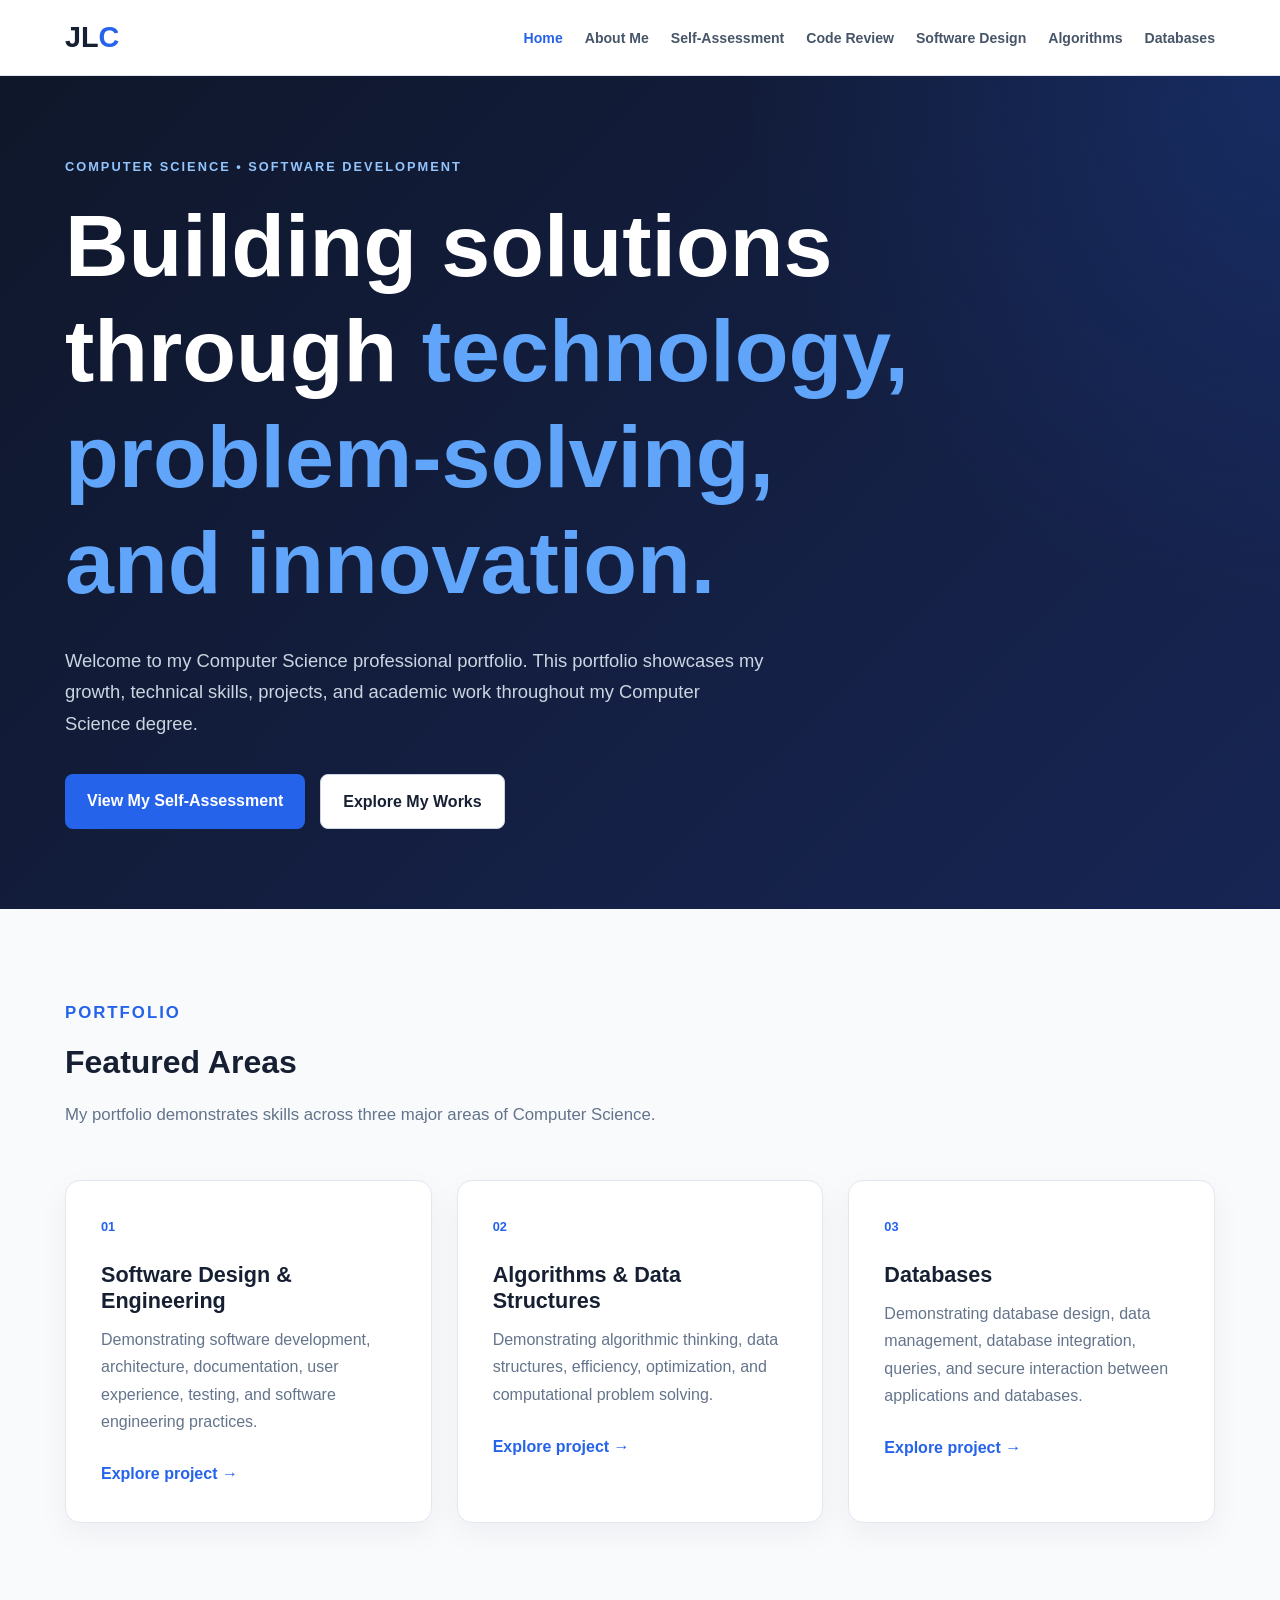
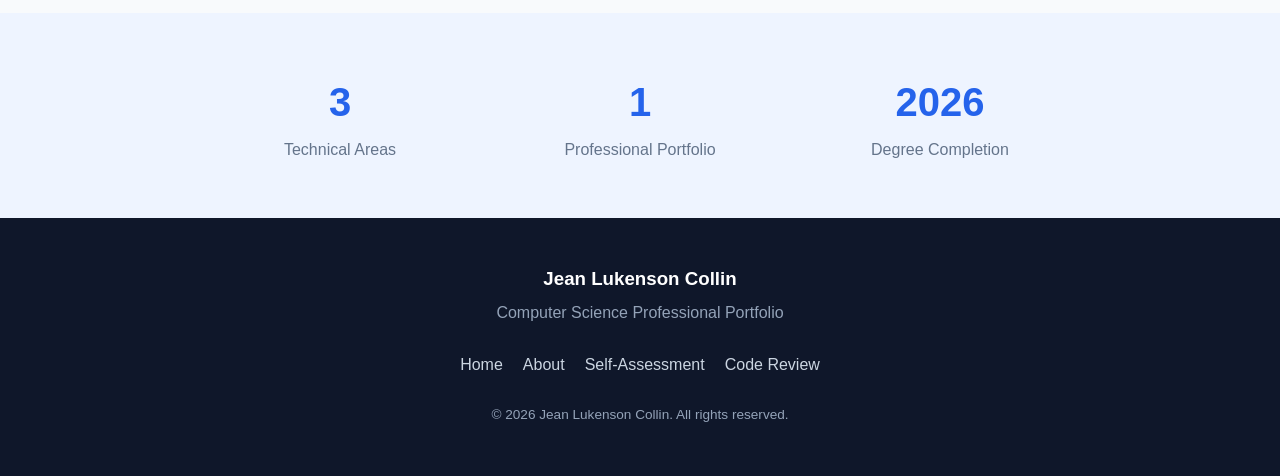
==== index.html @ 2017b3c6 "Adding the html files" ====
<!DOCTYPE html>
<html lang="en">
<head>
    <meta charset="UTF-8">
    <meta name="viewport" content="width=device-width, initial-scale=1.0">

    <meta name="description"
          content="Computer Science professional portfolio of Jean Lukenson Collin">

    <title>Jean Lukenson Collin | Computer Science Portfolio</title>

    <link rel="stylesheet" href="css/style.css">
</head>

<body>

<header class="header">

    <nav class="navbar">

        <a href="index.html" class="logo">
            JL<span>C</span>
        </a>

        <ul class="nav-links">
            <li><a href="index.html" class="active">Home</a></li>
            <li><a href="about.html">About Me</a></li>
            <li><a href="self-assessment.html">Self-Assessment</a></li>
            <li><a href="code-review.html">Code Review</a></li>
            <li><a href="software-design.html">Software Design</a></li>
            <li><a href="algorithms.html">Algorithms</a></li>
            <li><a href="databases.html">Databases</a></li>
        </ul>

    </nav>

</header>


<main>

<section class="hero">

    <div class="hero-content">

        <p class="eyebrow">
            COMPUTER SCIENCE • SOFTWARE DEVELOPMENT
        </p>

        <h1>
            Building solutions through
            <span>technology, problem-solving, and innovation.</span>
        </h1>

        <p class="hero-description">
            Welcome to my Computer Science professional portfolio.
            This portfolio showcases my growth, technical skills,
            projects, and academic work throughout my Computer Science degree.
        </p>

        <div class="hero-buttons">

            <a href="self-assessment.html" class="btn btn-primary">
                View My Self-Assessment
            </a>

            <a href="https://github.com/JCollin00" class="btn btn-secondary" target="_blank">
                Explore My Works
            </a>

        </div>

    </div>

</section>


<section class="section">

    <div class="section-heading">

        <p class="eyebrow">PORTFOLIO</p>

        <h2>Featured Areas</h2>

        <p>
            My portfolio demonstrates skills across three major areas
            of Computer Science.
        </p>

    </div>


    <div class="cards">

        <article class="card">

            <div class="card-number">01</div>

            <h3>Software Design & Engineering</h3>

            <p>
                Demonstrating software development, architecture,
                documentation, user experience, testing, and
                software engineering practices.
            </p>

            <a href="software-design.html" class="card-link">
                Explore project →
            </a>

        </article>


        <article class="card">

            <div class="card-number">02</div>

            <h3>Algorithms & Data Structures</h3>

            <p>
                Demonstrating algorithmic thinking, data structures,
                efficiency, optimization, and computational problem solving.
            </p>

            <a href="algorithms.html" class="card-link">
                Explore project →
            </a>

        </article>


        <article class="card">

            <div class="card-number">03</div>

            <h3>Databases</h3>

            <p>
                Demonstrating database design, data management,
                database integration, queries, and secure interaction
                between applications and databases.
            </p>

            <a href="databases.html" class="card-link">
                Explore project →
            </a>

        </article>

    </div>

</section>


<section class="stats-section">

    <div class="stats">

        <div>
            <strong>3</strong>
            <span>Technical Areas</span>
        </div>

        <div>
            <strong>1</strong>
            <span>Professional Portfolio</span>
        </div>

        <div>
            <strong>2026</strong>
            <span>Degree Completion</span>
        </div>

    </div>

</section>

</main>


<footer class="footer">

    <div>
        <h3>Jean Lukenson Collin</h3>
        <p>Computer Science Professional Portfolio</p>
    </div>

    <div class="footer-links">
        <a href="index.html">Home</a>
        <a href="about.html">About</a>
        <a href="self-assessment.html">Self-Assessment</a>
        <a href="code-review.html">Code Review</a>
    </div>

    <p class="copyright">
        © 2026 Jean Lukenson Collin. All rights reserved.
    </p>

</footer>

</body>
</html>
---- css/style.css ----
/* =========================================
   GLOBAL
========================================= */

* {
    margin: 0;
    padding: 0;
    box-sizing: border-box;
}

html {
    scroll-behavior: smooth;
}

body {
    font-family: Arial, Helvetica, sans-serif;
    line-height: 1.7;
    background: #f8fafc;
    color: #172033;
}

a {
    text-decoration: none;
}

p {
    color: #64748b;
}

h1,
h2,
h3 {
    line-height: 1.2;
}

h2 {
    font-size: 2rem;
    margin-bottom: 20px;
}

h3 {
    margin-bottom: 12px;
}


/* =========================================
   HEADER
========================================= */

.header {
    position: sticky;
    top: 0;
    z-index: 1000;
    background: rgba(255, 255, 255, 0.95);
    border-bottom: 1px solid #e2e8f0;
    backdrop-filter: blur(12px);
}

.navbar {
    max-width: 1200px;
    margin: auto;
    min-height: 75px;
    padding: 0 25px;

    display: flex;
    align-items: center;
    justify-content: space-between;
}

.logo {
    font-size: 1.8rem;
    font-weight: 800;
    color: #172033;
}

.logo span {
    color: #2563eb;
}

.nav-links {
    list-style: none;

    display: flex;
    align-items: center;
    gap: 22px;
}

.nav-links a {
    color: #475569;
    font-size: 0.88rem;
    font-weight: 600;

    transition: 0.3s;
}

.nav-links a:hover,
.nav-links a.active {
    color: #2563eb;
}


/* =========================================
   HERO
========================================= */

.hero {
    min-height: 650px;

    display: flex;
    align-items: center;

    background:
        radial-gradient(
            circle at top right,
            rgba(37, 99, 235, 0.18),
            transparent 35%
        ),
        linear-gradient(
            135deg,
            #0f172a,
            #172554
        );

    color: white;
}

.hero-content {
    max-width: 1200px;
    width: 100%;
    margin: auto;
    padding: 80px 25px;
}

.eyebrow {
    color: #2563eb;
    font-size: 0.8rem;
    font-weight: 800;
    letter-spacing: 2px;
    margin-bottom: 15px;
}

.hero .eyebrow {
    color: #93c5fd;
}

.hero h1 {
    max-width: 850px;
    font-size: clamp(3rem, 7vw, 5.5rem);
    margin-bottom: 30px;
}

.hero h1 span {
    color: #60a5fa;
}

.hero-description {
    max-width: 700px;
    font-size: 1.15rem;
    color: #cbd5e1;
    margin-bottom: 35px;
}


/* =========================================
   BUTTONS
========================================= */

.hero-buttons {
    display: flex;
    gap: 15px;
    flex-wrap: wrap;
}

.btn {
    display: inline-block;

    padding: 13px 22px;

    border-radius: 8px;

    font-weight: 700;

    transition: 0.3s;
}

.btn-primary {
    background: #2563eb;
    color: white;
}

.btn-primary:hover {
    background: #1d4ed8;
    transform: translateY(-2px);
}

.btn-secondary {
    background: white;
    color: #172033;
    border: 1px solid #cbd5e1;
}

.btn-secondary:hover {
    border-color: #2563eb;
    color: #2563eb;
    transform: translateY(-2px);
}


/* =========================================
   SECTIONS
========================================= */

.section {
    max-width: 1200px;
    margin: auto;
    padding: 90px 25px;
}

.section-heading {
    max-width: 700px;
    margin-bottom: 50px;
}

.section-heading p {
    font-size: 1.05rem;
}


/* =========================================
   CARDS
========================================= */

.cards {
    display: grid;
    grid-template-columns:
        repeat(3, 1fr);

    gap: 25px;
}

.card {
    background: white;

    border: 1px solid #e2e8f0;

    border-radius: 15px;

    padding: 35px;

    box-shadow:
        0 10px 30px rgba(15, 23, 42, 0.05);

    transition: 0.3s;
}

.card:hover {
    transform: translateY(-8px);

    box-shadow:
        0 20px 40px rgba(15, 23, 42, 0.10);
}

.card-number {
    font-size: 0.8rem;
    font-weight: 800;
    color: #2563eb;

    margin-bottom: 25px;
}

.card h3 {
    font-size: 1.35rem;
}

.card p {
    margin-bottom: 25px;
}

.card-link {
    color: #2563eb;
    font-weight: 700;
}


/* =========================================
   STATS
========================================= */

.stats-section {
    background: #eef4ff;
    padding: 55px 25px;
}

.stats {
    max-width: 900px;
    margin: auto;

    display: grid;
    grid-template-columns:
        repeat(3, 1fr);

    text-align: center;
}

.stats strong {
    display: block;

    font-size: 2.5rem;

    color: #2563eb;
}

.stats span {
    color: #64748b;
}


/* =========================================
   PAGE HERO
========================================= */

.page-hero {
    background:
        linear-gradient(
            135deg,
            #0f172a,
            #172554
        );

    color: white;

    padding: 100px 25px;
}

.page-hero > * {
    max-width: 1100px;
    margin-left: auto;
    margin-right: auto;
}

.page-hero h1 {
    font-size: clamp(2.5rem, 5vw, 4rem);
    margin-bottom: 20px;
}

.page-hero p:not(.eyebrow) {
    color: #cbd5e1;
    max-width: 700px;
}


/* =========================================
   CONTENT
========================================= */

.content-section {
    max-width: 1000px;
    margin: auto;
    padding: 80px 25px;
}

.content-section p {
    margin-bottom: 20px;
}

.content-section h2 {
    margin-top: 45px;
}

.content-section h2:first-child {
    margin-top: 0;
}


/* =========================================
   ABOUT GRID
========================================= */

.content-grid {
    display: grid;
    grid-template-columns:
        2fr 1fr;

    gap: 50px;
}

.profile-box {
    background: #0f172a;

    padding: 35px;

    border-radius: 15px;

    color: white;
}

.profile-box h3 {
    color: white;
}

.skill-list {
    list-style: none;
}

.skill-list li {
    color: #cbd5e1;

    padding: 8px 0;

    border-bottom: 1px solid
        rgba(255,255,255,0.1);
}


/* =========================================
   LIGHT SECTION
========================================= */

.light-section {
    max-width: none;

    background: white;
}

.light-section > * {
    max-width: 1200px;
    margin-left: auto;
    margin-right: auto;
}


/* =========================================
   SKILLS
========================================= */

.skills-grid {
    display: grid;

    grid-template-columns:
        repeat(4, 1fr);

    gap: 20px;

    margin-top: 30px;
}

.skill-item {
    padding: 25px;

    background: white;

    border: 1px solid #e2e8f0;

    border-radius: 12px;
}

.skill-item h3 {
    color: #172033;
}


/* =========================================
   ARTIFACTS
========================================= */

.artifact-section {
    max-width: 1200px;

    margin: auto;

    padding: 80px 25px;

    display: grid;

    grid-template-columns:
        repeat(3, 1fr);

    gap: 25px;
}

.artifact-card {
    background: white;

    border: 1px solid #e2e8f0;

    border-radius: 15px;

    padding: 35px;

    box-shadow:
        0 10px 30px rgba(15, 23, 42, 0.05);
}

.artifact-card.featured {
    border: 2px solid #2563eb;

    box-shadow:
        0 15px 35px rgba(37, 99, 235, 0.12);
}

.artifact-icon {
    width: 50px;
    height: 50px;

    display: flex;
    align-items: center;
    justify-content: center;

    border-radius: 10px;

    background: #eff6ff;

    color: #2563eb;

    font-weight: 800;

    margin-bottom: 25px;
}

.artifact-card p {
    margin-bottom: 25px;
}


/* =========================================
   VIDEO
========================================= */

.video-container {
    position: relative;

    width: 100%;

    padding-bottom: 56.25%;

    height: 0;

    overflow: hidden;

    border-radius: 15px;

    background: #0f172a;

    margin-bottom: 50px;
}

.video-container iframe,
.video-container video {
    position: absolute;
    width: 100%;
    height: 100%;
    left: 0;
    top: 0;
    border: none;
    object-fit: contain;
}


/* =========================================
   FOOTER
========================================= */

.footer {
    background: #0f172a;

    color: white;

    padding: 50px 25px;

    text-align: center;
}

.footer h3 {
    margin-bottom: 8px;
}

.footer p {
    color: #94a3b8;
}

.footer-links {
    display: flex;

    justify-content: center;

    gap: 20px;

    flex-wrap: wrap;

    margin: 25px 0;
}

.footer-links a {
    color: #cbd5e1;
}

.footer-links a:hover {
    color: #60a5fa;
}

.copyright {
    margin-top: 25px;

    font-size: 0.85rem;
}


/* =========================================
   RESPONSIVE
========================================= */

@media (max-width: 1000px) {

    .nav-links {
        gap: 12px;
    }

    .cards,
    .artifact-section {
        grid-template-columns: 1fr;
    }

    .skills-grid {
        grid-template-columns:
            repeat(2, 1fr);
    }

}


@media (max-width: 750px) {

    .navbar {
        flex-direction: column;

        padding: 18px;
    }

    .nav-links {
        flex-wrap: wrap;

        justify-content: center;

        margin-top: 15px;
    }

    .hero {
        min-height: auto;
    }

    .hero h1 {
        font-size: 3rem;
    }

    .content-grid {
        grid-template-columns: 1fr;
    }

    .stats {
        grid-template-columns: 1fr;

        gap: 30px;
    }

}


@media (max-width: 500px) {

    .hero h1 {
        font-size: 2.4rem;
    }

    .skills-grid {
        grid-template-columns: 1fr;
    }

    .hero-buttons {
        flex-direction: column;
    }

    .hero-buttons .btn {
        text-align: center;
    }

}

/* =========================================
   CUSTOM VIDEO CONTROLS BUTTONS
========================================= */

.video-controls-buttons {
    display: flex;
    justify-content: center;
    gap: 15px;
    margin-top: -30px; /* Aligne les boutons juste sous l'espace de la vidéo */
    margin-bottom: 30px;
}

.video-controls-buttons .btn {
    cursor: pointer;
    font-size: 0.9rem;
    padding: 10px 18px;
    box-shadow: 0 4px 6px rgba(0, 0, 0, 0.05);
}
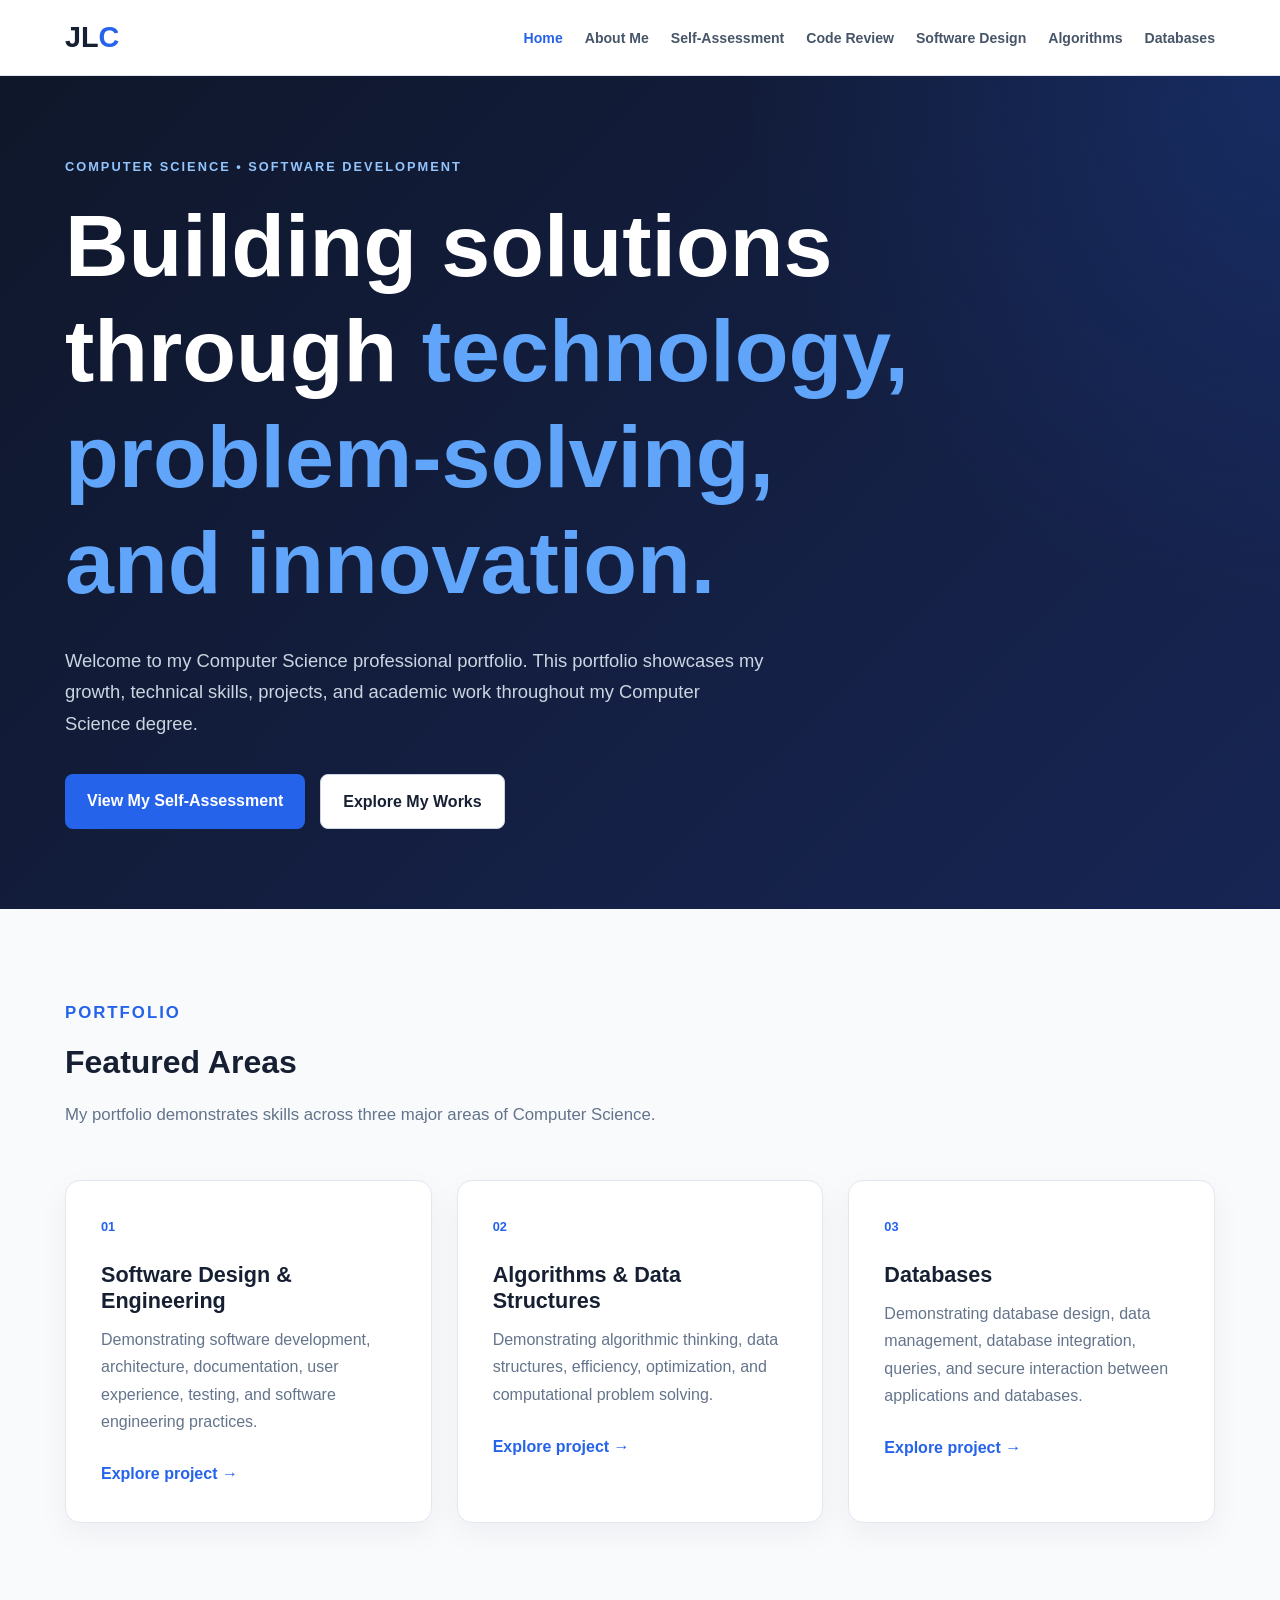
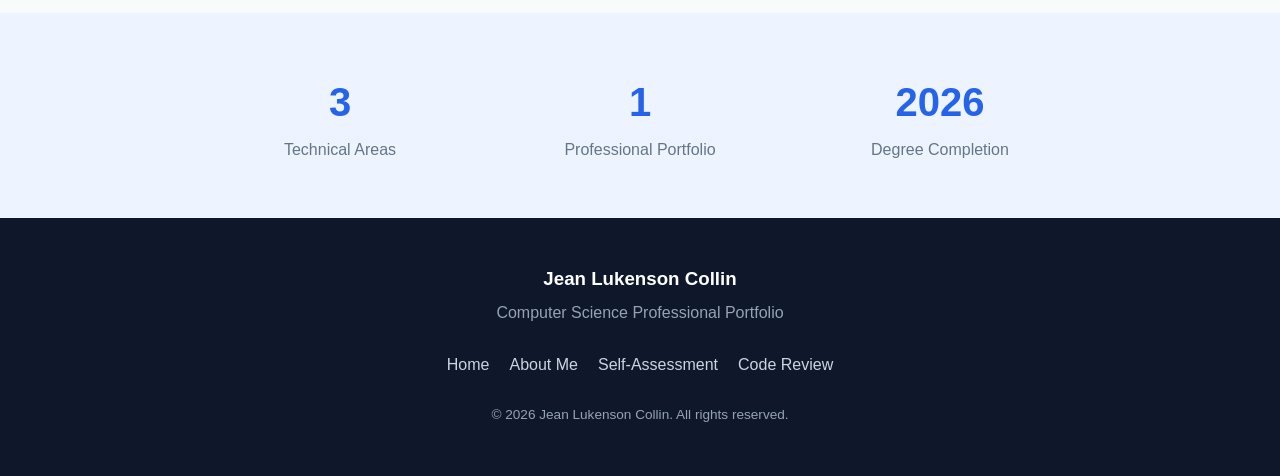
==== commit e7f461ce: "Fixing header and footer html files" ====
--- a/index.html
+++ b/index.html
@@ -188,7 +188,7 @@
 
     <div class="footer-links">
         <a href="index.html">Home</a>
-        <a href="about.html">About</a>
+        <a href="about.html">About Me</a>
         <a href="self-assessment.html">Self-Assessment</a>
         <a href="code-review.html">Code Review</a>
     </div>
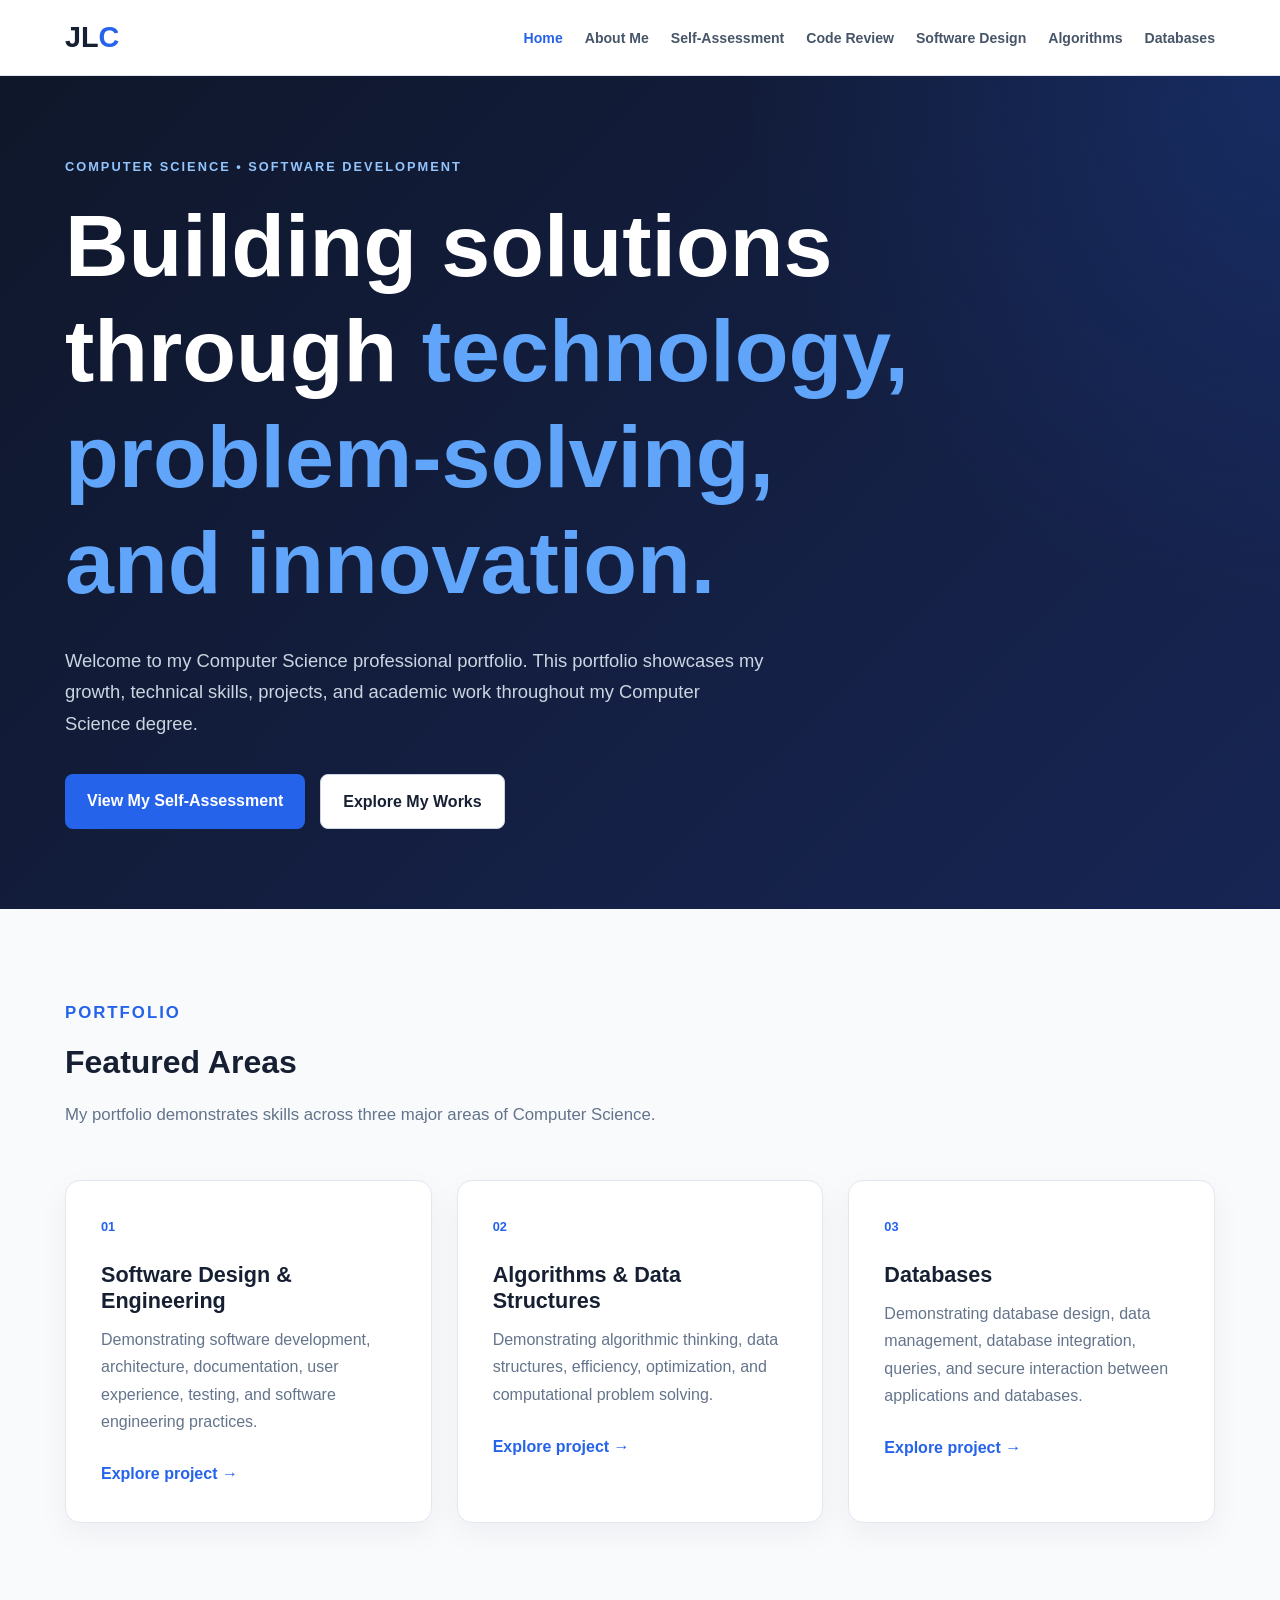
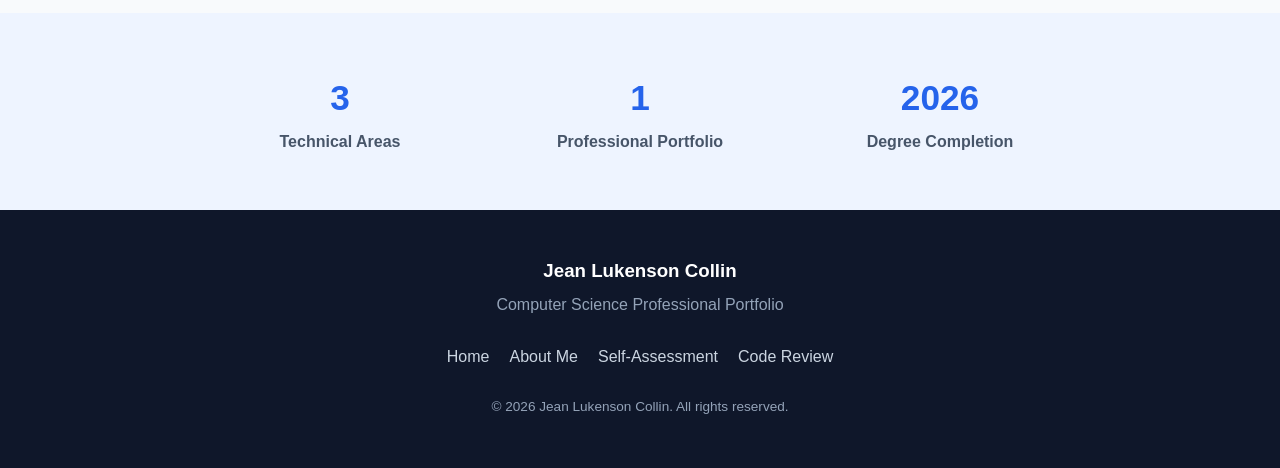
==== commit 54e9c364: "editing algorithm.html and style.css" ====
--- a/index.html
+++ b/index.html
@@ -1,11 +1,11 @@
 <!DOCTYPE html>
 <html lang="en">
+
 <head>
     <meta charset="UTF-8">
     <meta name="viewport" content="width=device-width, initial-scale=1.0">
 
-    <meta name="description"
-          content="Computer Science professional portfolio of Jean Lukenson Collin">
+    <meta name="description" content="Computer Science professional portfolio of Jean Lukenson Collin">
 
     <title>Jean Lukenson Collin | Computer Science Portfolio</title>
 
@@ -14,190 +14,191 @@
 
 <body>
 
-<header class="header">
-
-    <nav class="navbar">
-
-        <a href="index.html" class="logo">
-            JL<span>C</span>
-        </a>
-
-        <ul class="nav-links">
-            <li><a href="index.html" class="active">Home</a></li>
-            <li><a href="about.html">About Me</a></li>
-            <li><a href="self-assessment.html">Self-Assessment</a></li>
-            <li><a href="code-review.html">Code Review</a></li>
-            <li><a href="software-design.html">Software Design</a></li>
-            <li><a href="algorithms.html">Algorithms</a></li>
-            <li><a href="databases.html">Databases</a></li>
-        </ul>
-
-    </nav>
-
-</header>
-
-
-<main>
-
-<section class="hero">
-
-    <div class="hero-content">
-
-        <p class="eyebrow">
-            COMPUTER SCIENCE • SOFTWARE DEVELOPMENT
+    <header class="header">
+
+        <nav class="navbar">
+
+            <a href="index.html" class="logo">
+                JL<span>C</span>
+            </a>
+
+            <ul class="nav-links">
+                <li><a href="index.html" class="active">Home</a></li>
+                <li><a href="about.html">About Me</a></li>
+                <li><a href="self-assessment.html">Self-Assessment</a></li>
+                <li><a href="code-review.html">Code Review</a></li>
+                <li><a href="software-design.html">Software Design</a></li>
+                <li><a href="algorithms.html">Algorithms</a></li>
+                <li><a href="databases.html">Databases</a></li>
+            </ul>
+
+        </nav>
+
+    </header>
+
+
+    <main>
+
+        <section class="hero">
+
+            <div class="hero-content">
+
+                <p class="eyebrow">
+                    COMPUTER SCIENCE • SOFTWARE DEVELOPMENT
+                </p>
+
+                <h1>
+                    Building solutions through
+                    <span>technology, problem-solving, and innovation.</span>
+                </h1>
+
+                <p class="hero-description">
+                    Welcome to my Computer Science professional portfolio.
+                    This portfolio showcases my growth, technical skills,
+                    projects, and academic work throughout my Computer Science degree.
+                </p>
+
+                <div class="hero-buttons">
+
+                    <a href="self-assessment.html" class="btn btn-primary">
+                        View My Self-Assessment
+                    </a>
+
+                    <a href="https://github.com/JCollin00" class="btn btn-secondary" target="_blank">
+                        Explore My Works
+                    </a>
+
+                </div>
+
+            </div>
+
+        </section>
+
+
+        <section class="section">
+
+            <div class="section-heading">
+
+                <p class="eyebrow">PORTFOLIO</p>
+
+                <h2>Featured Areas</h2>
+
+                <p>
+                    My portfolio demonstrates skills across three major areas
+                    of Computer Science.
+                </p>
+
+            </div>
+
+
+            <div class="cards">
+
+                <article class="card">
+
+                    <div class="card-number">01</div>
+
+                    <h3>Software Design & Engineering</h3>
+
+                    <p>
+                        Demonstrating software development, architecture,
+                        documentation, user experience, testing, and
+                        software engineering practices.
+                    </p>
+
+                    <a href="software-design.html" class="card-link">
+                        Explore project →
+                    </a>
+
+                </article>
+
+
+                <article class="card">
+
+                    <div class="card-number">02</div>
+
+                    <h3>Algorithms & Data Structures</h3>
+
+                    <p>
+                        Demonstrating algorithmic thinking, data structures,
+                        efficiency, optimization, and computational problem solving.
+                    </p>
+
+                    <a href="algorithms.html" class="card-link">
+                        Explore project →
+                    </a>
+
+                </article>
+
+
+                <article class="card">
+
+                    <div class="card-number">03</div>
+
+                    <h3>Databases</h3>
+
+                    <p>
+                        Demonstrating database design, data management,
+                        database integration, queries, and secure interaction
+                        between applications and databases.
+                    </p>
+
+                    <a href="databases.html" class="card-link">
+                        Explore project →
+                    </a>
+
+                </article>
+
+            </div>
+
+        </section>
+
+
+        <section class="stats-section">
+
+            <div class="stats">
+
+                <div>
+                    <strong>3</strong>
+                    <span>Technical Areas</span>
+                </div>
+
+                <div>
+                    <strong>1</strong>
+                    <span>Professional Portfolio</span>
+                </div>
+
+                <div>
+                    <strong>2026</strong>
+                    <span>Degree Completion</span>
+                </div>
+
+            </div>
+
+        </section>
+
+    </main>
+
+
+    <footer class="footer">
+
+        <div>
+            <h3>Jean Lukenson Collin</h3>
+            <p>Computer Science Professional Portfolio</p>
+        </div>
+
+        <div class="footer-links">
+            <a href="index.html">Home</a>
+            <a href="about.html">About Me</a>
+            <a href="self-assessment.html">Self-Assessment</a>
+            <a href="code-review.html">Code Review</a>
+        </div>
+
+        <p class="copyright">
+            © 2026 Jean Lukenson Collin. All rights reserved.
         </p>
 
-        <h1>
-            Building solutions through
-            <span>technology, problem-solving, and innovation.</span>
-        </h1>
-
-        <p class="hero-description">
-            Welcome to my Computer Science professional portfolio.
-            This portfolio showcases my growth, technical skills,
-            projects, and academic work throughout my Computer Science degree.
-        </p>
-
-        <div class="hero-buttons">
-
-            <a href="self-assessment.html" class="btn btn-primary">
-                View My Self-Assessment
-            </a>
-
-            <a href="https://github.com/JCollin00" class="btn btn-secondary" target="_blank">
-                Explore My Works
-            </a>
-
-        </div>
-
-    </div>
-
-</section>
-
-
-<section class="section">
-
-    <div class="section-heading">
-
-        <p class="eyebrow">PORTFOLIO</p>
-
-        <h2>Featured Areas</h2>
-
-        <p>
-            My portfolio demonstrates skills across three major areas
-            of Computer Science.
-        </p>
-
-    </div>
-
-
-    <div class="cards">
-
-        <article class="card">
-
-            <div class="card-number">01</div>
-
-            <h3>Software Design & Engineering</h3>
-
-            <p>
-                Demonstrating software development, architecture,
-                documentation, user experience, testing, and
-                software engineering practices.
-            </p>
-
-            <a href="software-design.html" class="card-link">
-                Explore project →
-            </a>
-
-        </article>
-
-
-        <article class="card">
-
-            <div class="card-number">02</div>
-
-            <h3>Algorithms & Data Structures</h3>
-
-            <p>
-                Demonstrating algorithmic thinking, data structures,
-                efficiency, optimization, and computational problem solving.
-            </p>
-
-            <a href="algorithms.html" class="card-link">
-                Explore project →
-            </a>
-
-        </article>
-
-
-        <article class="card">
-
-            <div class="card-number">03</div>
-
-            <h3>Databases</h3>
-
-            <p>
-                Demonstrating database design, data management,
-                database integration, queries, and secure interaction
-                between applications and databases.
-            </p>
-
-            <a href="databases.html" class="card-link">
-                Explore project →
-            </a>
-
-        </article>
-
-    </div>
-
-</section>
-
-
-<section class="stats-section">
-
-    <div class="stats">
-
-        <div>
-            <strong>3</strong>
-            <span>Technical Areas</span>
-        </div>
-
-        <div>
-            <strong>1</strong>
-            <span>Professional Portfolio</span>
-        </div>
-
-        <div>
-            <strong>2026</strong>
-            <span>Degree Completion</span>
-        </div>
-
-    </div>
-
-</section>
-
-</main>
-
-
-<footer class="footer">
-
-    <div>
-        <h3>Jean Lukenson Collin</h3>
-        <p>Computer Science Professional Portfolio</p>
-    </div>
-
-    <div class="footer-links">
-        <a href="index.html">Home</a>
-        <a href="about.html">About Me</a>
-        <a href="self-assessment.html">Self-Assessment</a>
-        <a href="code-review.html">Code Review</a>
-    </div>
-
-    <p class="copyright">
-        © 2026 Jean Lukenson Collin. All rights reserved.
-    </p>
-
-</footer>
+    </footer>
 
 </body>
+
 </html>
--- a/css/style.css
+++ b/css/style.css
@@ -110,16 +110,12 @@
     align-items: center;
 
     background:
-        radial-gradient(
-            circle at top right,
+        radial-gradient(circle at top right,
             rgba(37, 99, 235, 0.18),
-            transparent 35%
-        ),
-        linear-gradient(
-            135deg,
+            transparent 35%),
+        linear-gradient(135deg,
             #0f172a,
-            #172554
-        );
+            #172554);
 
     color: white;
 }
@@ -321,18 +317,16 @@
 
 .page-hero {
     background:
-        linear-gradient(
-            135deg,
+        linear-gradient(135deg,
             #0f172a,
-            #172554
-        );
+            #172554);
 
     color: white;
 
     padding: 100px 25px;
 }
 
-.page-hero > * {
+.page-hero>* {
     max-width: 1100px;
     margin-left: auto;
     margin-right: auto;
@@ -407,8 +401,7 @@
 
     padding: 8px 0;
 
-    border-bottom: 1px solid
-        rgba(255,255,255,0.1);
+    border-bottom: 1px solid rgba(255, 255, 255, 0.1);
 }
 
 
@@ -422,7 +415,7 @@
     background: white;
 }
 
-.light-section > * {
+.light-section>* {
     max-width: 1200px;
     margin-left: auto;
     margin-right: auto;
@@ -693,7 +686,8 @@
     display: flex;
     justify-content: center;
     gap: 15px;
-    margin-top: -30px; /* Aligne les boutons juste sous l'espace de la vidéo */
+    margin-top: -30px;
+    /* Aligne les boutons juste sous l'espace de la vidéo */
     margin-bottom: 30px;
 }
 
@@ -703,3 +697,44 @@
     padding: 10px 18px;
     box-shadow: 0 4px 6px rgba(0, 0, 0, 0.05);
 }
+
+
+
+
+
+/* =========================================
+   FIX CONTRAST & READABILITY (Listes & Textes)
+========================================= */
+
+/* Améliore le contraste du texte des puces */
+.skill-list li {
+    color: #334155 !important;
+    /* Gris foncé lisible */
+    font-size: 0.98rem;
+    line-height: 1.6;
+}
+
+/* Accentue la couleur des titres en gras dans les listes */
+.skill-list li strong {
+    color: #0f172a !important;
+    /* Bleu/Gris nuit très sombre */
+    font-weight: 700;
+}
+
+/* Lisibilité des sous-listes (rotations LL, RR, LR, RL) */
+.skill-list ul li {
+    color: #475569 !important;
+    margin-top: 6px;
+}
+
+/* Optimisation visuelle du bloc de métriques */
+.stats-section .stats strong {
+    font-size: 2.2rem;
+    font-weight: 800;
+    color: #2563eb;
+}
+
+.stats-section .stats span {
+    color: #475569;
+    font-weight: 600;
+}
